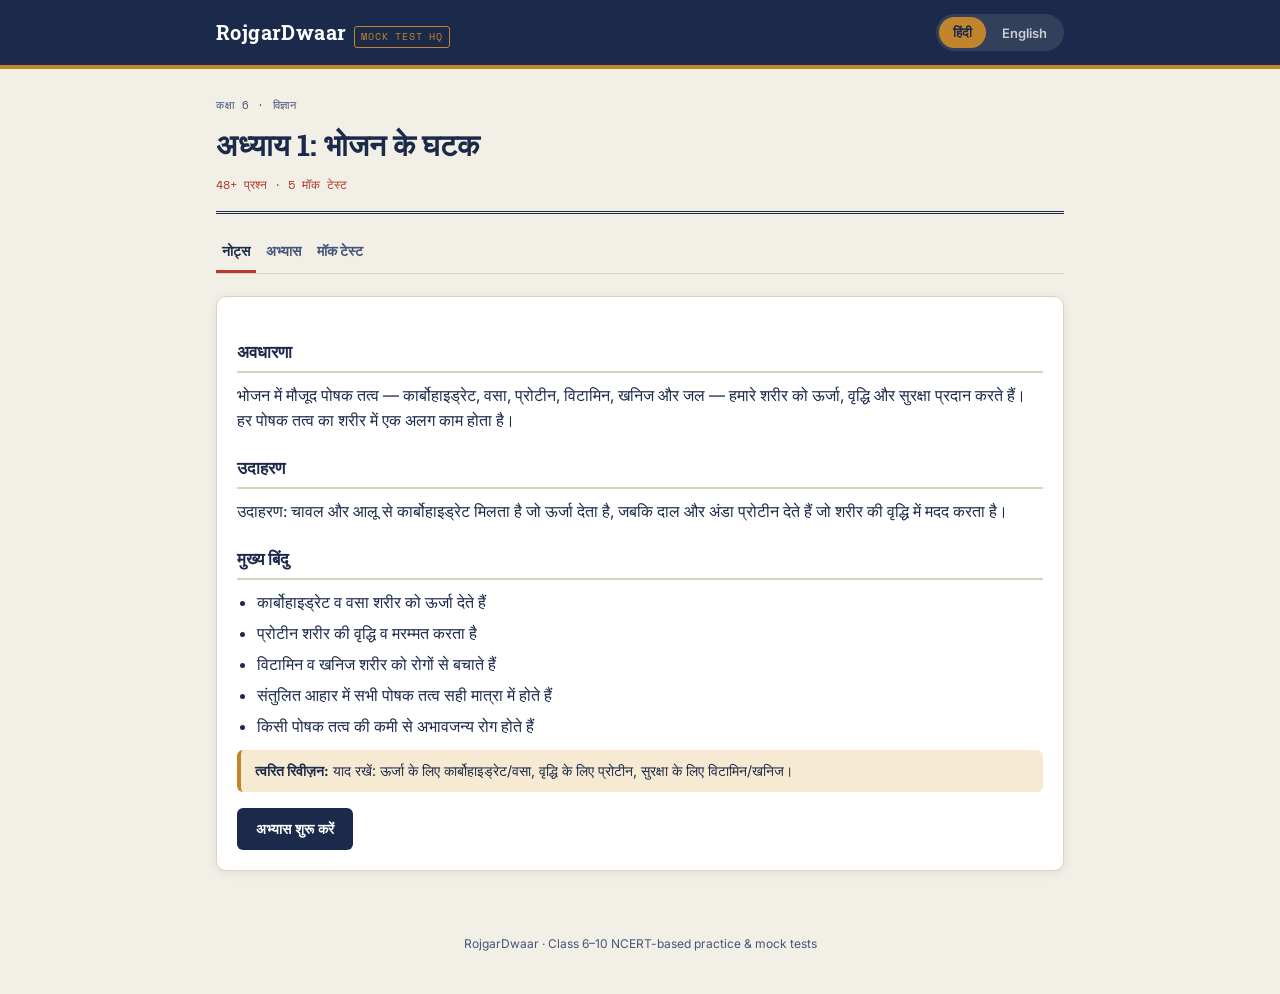
==== index.html @ ecff4b86 "Add files via upload" ====
<!DOCTYPE html>
<html lang="hi">
<head>
<meta charset="UTF-8">
<meta name="viewport" content="width=device-width, initial-scale=1.0">
<title>Class 6 Science Chapter 1 — Notes, Practice & Mock Test | RojgarDwaar</title>
<meta name="description" content="Class 6 Science Chapter 1 (Components of Food) — short notes, practice questions and multiple mock tests in Hindi and English.">
<link rel="preconnect" href="https://fonts.googleapis.com">
<link href="https://fonts.googleapis.com/css2?family=Roboto+Slab:wght@600;700&family=Inter:wght@400;500;600;700&family=Space+Mono:wght@400;700&display=swap" rel="stylesheet">
<link rel="stylesheet" href="css/style.css">
</head>
<body>

<header class="rjd-site-header">
  <div class="rjd-site-header__inner">
    <a class="rjd-brand" href="index.html">
      <span class="rjd-brand__mark">RojgarDwaar</span>
      <span class="rjd-brand__tag">MOCK TEST HQ</span>
    </a>
    <div class="rjd-lang-toggle" id="rjd-lang-toggle">
      <button type="button" data-lang="hi">हिंदी</button>
      <button type="button" data-lang="en">English</button>
    </div>
  </div>
</header>

<main class="rjd-container">
  <div id="rjd-app-root">
    <!-- App.js renders Notes / Practice / Mock Test tabs here -->
  </div>
</main>

<footer class="rjd-site-footer">
  RojgarDwaar · Class 6–10 NCERT-based practice &amp; mock tests
</footer>

<!-- Modular scripts, loaded in dependency order. Blogger-safe: no bundler, no build step. -->
<script src="js/storageManager.js"></script>
<script src="js/languageManager.js"></script>
<script src="js/dataLoader.js"></script>
<script src="js/randomizer.js"></script>
<script src="js/testGenerator.js"></script>
<script src="js/scoreEngine.js"></script>
<script src="js/uiManager.js"></script>
<script src="js/wrongQuestionManager.js"></script>
<script src="js/practiceEngine.js"></script>
<script src="js/app.js"></script>
</body>
</html>
---- css/style.css ----
/* =========================================================================
   RojgarDwaar — Design Tokens
   Signature idea: the site borrows the visual language of an Indian
   government exam admit card / OMR answer sheet — perforated ticket
   edges, roll-number-style code blocks, a digital-clock timer, and
   circular OMR-bubble option letters. It's built for the subject
   (mock tests, Railway exam prep) rather than a generic template.
   ========================================================================= */
:root {
  --ink: #1b2a4a;
  --ink-soft: #45557a;
  --paper: #f1efe6;
  --paper-deep: #e7e3d5;
  --card: #ffffff;
  --line: #d9d3c1;
  --stamp-red: #b23a2e;
  --stamp-red-soft: #f3e0dd;
  --gold: #c1852c;
  --gold-soft: #f6ead2;
  --success: #2f6b4f;
  --success-soft: #dcece3;
  --shadow: 0 2px 10px rgba(27, 42, 74, 0.08);

  --font-display: "Roboto Slab", "Noto Serif Devanagari", serif;
  --font-body: "Inter", "Noto Sans Devanagari", -apple-system, sans-serif;
  --font-mono: "Space Mono", "Noto Sans Mono", monospace;

  --radius-sm: 6px;
  --radius-md: 10px;
  --radius-lg: 16px;
  --container: 880px;
}

* {
  box-sizing: border-box;
}

html {
  -webkit-text-size-adjust: 100%;
}

body {
  margin: 0;
  font-family: var(--font-body);
  background: var(--paper);
  color: var(--ink);
  line-height: 1.55;
  -webkit-font-smoothing: antialiased;
}

a {
  color: inherit;
}

button {
  font-family: inherit;
}

img {
  max-width: 100%;
}

.rjd-container {
  max-width: var(--container);
  margin: 0 auto;
  padding: 0 16px;
}

/* ---------- Header / Global Nav ---------------------------------------- */
.rjd-site-header {
  background: var(--ink);
  color: #fff;
  border-bottom: 4px solid var(--gold);
}

.rjd-site-header__inner {
  max-width: var(--container);
  margin: 0 auto;
  padding: 14px 16px;
  display: flex;
  align-items: center;
  justify-content: space-between;
  gap: 12px;
}

.rjd-brand {
  display: flex;
  align-items: baseline;
  gap: 8px;
  text-decoration: none;
  color: #fff;
}

.rjd-brand__mark {
  font-family: var(--font-display);
  font-weight: 700;
  font-size: 20px;
  letter-spacing: 0.02em;
}

.rjd-brand__tag {
  font-family: var(--font-mono);
  font-size: 10px;
  color: var(--gold);
  text-transform: uppercase;
  letter-spacing: 0.08em;
  border: 1px solid var(--gold);
  padding: 2px 6px;
  border-radius: 3px;
  display: none;
}

@media (min-width: 480px) {
  .rjd-brand__tag {
    display: inline-block;
  }
}

.rjd-lang-toggle {
  display: flex;
  background: rgba(255, 255, 255, 0.1);
  border-radius: 999px;
  padding: 3px;
  gap: 2px;
}

.rjd-lang-toggle button {
  border: none;
  background: transparent;
  color: rgba(255, 255, 255, 0.75);
  font-size: 13px;
  font-weight: 600;
  padding: 7px 14px;
  border-radius: 999px;
  cursor: pointer;
  transition: background 0.15s ease, color 0.15s ease;
}

.rjd-lang-toggle button.is-active {
  background: var(--gold);
  color: var(--ink);
}

/* ---------- Buttons ------------------------------------------------------ */
.rjd-btn {
  font-family: var(--font-body);
  font-weight: 600;
  font-size: 14px;
  padding: 11px 18px;
  border-radius: var(--radius-sm);
  border: 1.5px solid transparent;
  cursor: pointer;
  transition: transform 0.06s ease, opacity 0.15s ease;
  text-decoration: none;
  display: inline-flex;
  align-items: center;
  justify-content: center;
  gap: 6px;
}

.rjd-btn:active {
  transform: scale(0.98);
}

.rjd-btn:disabled,
.rjd-btn.is-disabled {
  opacity: 0.45;
  cursor: not-allowed;
  pointer-events: none;
}

.rjd-btn--primary {
  background: var(--ink);
  color: #fff;
}

.rjd-btn--secondary {
  background: var(--gold-soft);
  color: var(--gold);
  border-color: var(--gold);
}

.rjd-btn--danger {
  background: var(--stamp-red);
  color: #fff;
}

.rjd-btn--ghost {
  background: transparent;
  border-color: var(--line);
  color: var(--ink);
}

.rjd-btn--block {
  width: 100%;
  margin-top: 14px;
}

/* ---------- Eyebrow / Section title -------------------------------------- */
.rjd-eyebrow {
  font-family: var(--font-mono);
  font-size: 11px;
  letter-spacing: 0.06em;
  text-transform: uppercase;
  color: var(--ink-soft);
}

.rjd-section-title {
  font-family: var(--font-display);
  font-size: 17px;
  font-weight: 700;
  margin: 22px 0 10px;
  color: var(--ink);
  border-bottom: 2px solid var(--line);
  padding-bottom: 6px;
}

/* ---------- Chapter Hero (masthead) --------------------------------------- */
.rjd-chapter-hero {
  padding: 22px 0 16px;
  border-bottom: 3px double var(--ink);
  margin-bottom: 4px;
}

.rjd-chapter-hero__title {
  font-family: var(--font-display);
  font-size: clamp(22px, 5vw, 30px);
  margin: 6px 0 8px;
  color: var(--ink);
}

.rjd-chapter-hero__stat {
  font-family: var(--font-mono);
  font-size: 12px;
  color: var(--stamp-red);
  margin: 0;
}

/* ---------- Tabs ---------------------------------------------------------- */
.rjd-tabs {
  display: flex;
  gap: 4px;
  margin: 18px 0 4px;
  border-bottom: 1px solid var(--line);
  overflow-x: auto;
}

.rjd-tab {
  background: transparent;
  border: none;
  border-bottom: 3px solid transparent;
  padding: 10px 6px;
  font-weight: 700;
  font-size: 14px;
  color: var(--ink-soft);
  cursor: pointer;
  white-space: nowrap;
}

.rjd-tab.is-active {
  color: var(--ink);
  border-bottom-color: var(--stamp-red);
}

.rjd-tab-panel {
  padding: 18px 0 40px;
}

/* ---------- Notes card ----------------------------------------------------- */
.rjd-notes-card {
  background: var(--card);
  border: 1px solid var(--line);
  border-radius: var(--radius-md);
  padding: 20px;
  box-shadow: var(--shadow);
}

.rjd-notes-card p {
  margin: 4px 0 12px;
}

.rjd-key-points {
  margin: 0 0 12px;
  padding-left: 20px;
}

.rjd-key-points li {
  margin-bottom: 6px;
}

.rjd-quick-revision {
  background: var(--gold-soft);
  border-left: 4px solid var(--gold);
  padding: 10px 14px;
  border-radius: var(--radius-sm);
  margin-bottom: 16px;
  font-size: 14px;
}

/* ---------- Practice toolbar / cards --------------------------------------- */
.rjd-practice-toolbar {
  display: flex;
  gap: 8px;
  margin-bottom: 14px;
  flex-wrap: wrap;
}

.rjd-chip {
  border: 1.5px solid var(--line);
  background: var(--card);
  padding: 8px 14px;
  border-radius: 999px;
  font-size: 13px;
  font-weight: 600;
  cursor: pointer;
  color: var(--ink-soft);
}

.rjd-chip.is-active {
  background: var(--ink);
  border-color: var(--ink);
  color: #fff;
}

.rjd-practice-card,
.rjd-exam-card {
  background: var(--card);
  border: 1px solid var(--line);
  border-radius: var(--radius-md);
  padding: 20px;
  box-shadow: var(--shadow);
}

.rjd-practice-card__meta,
.rjd-exam-card__meta {
  display: flex;
  justify-content: space-between;
  align-items: center;
  margin-bottom: 10px;
}

.rjd-question-text {
  font-family: var(--font-display);
  font-size: 18px;
  font-weight: 600;
  line-height: 1.5;
  margin: 0 0 16px;
  color: var(--ink);
}

.rjd-question-text--sm {
  font-size: 15px;
}

/* ---------- Options (OMR-bubble styled) ------------------------------------ */
.rjd-options {
  display: flex;
  flex-direction: column;
  gap: 10px;
  margin-bottom: 14px;
}

.rjd-option {
  display: flex;
  align-items: center;
  gap: 12px;
  width: 100%;
  text-align: left;
  background: var(--paper);
  border: 1.5px solid var(--line);
  border-radius: var(--radius-sm);
  padding: 12px 14px;
  cursor: pointer;
  font-size: 15px;
  color: var(--ink);
  transition: border-color 0.12s ease, background 0.12s ease;
}

.rjd-option:hover:not(.is-disabled) {
  border-color: var(--ink-soft);
}

.rjd-option__letter {
  flex: none;
  width: 28px;
  height: 28px;
  border-radius: 50%;
  border: 2px solid var(--ink-soft);
  display: flex;
  align-items: center;
  justify-content: center;
  font-family: var(--font-mono);
  font-weight: 700;
  font-size: 13px;
  color: var(--ink-soft);
}

.rjd-option.is-selected {
  border-color: var(--ink);
  background: #eef1f8;
}

.rjd-option.is-selected .rjd-option__letter {
  background: var(--ink);
  color: #fff;
  border-color: var(--ink);
}

.rjd-option.is-correct {
  border-color: var(--success);
  background: var(--success-soft);
}

.rjd-option.is-correct .rjd-option__letter {
  background: var(--success);
  border-color: var(--success);
  color: #fff;
}

.rjd-option.is-wrong {
  border-color: var(--stamp-red);
  background: var(--stamp-red-soft);
}

.rjd-option.is-wrong .rjd-option__letter {
  background: var(--stamp-red);
  border-color: var(--stamp-red);
  color: #fff;
}

.rjd-option.is-disabled {
  cursor: default;
}

/* ---------- Feedback / Badges ---------------------------------------------- */
.rjd-feedback {
  border-radius: var(--radius-sm);
  padding: 12px 14px;
  margin-bottom: 14px;
  font-size: 14px;
}

.rjd-feedback--correct {
  background: var(--success-soft);
  border-left: 4px solid var(--success);
}

.rjd-feedback--wrong {
  background: var(--stamp-red-soft);
  border-left: 4px solid var(--stamp-red);
}

.rjd-feedback__verdict {
  font-weight: 700;
  margin: 0 0 6px;
}

.rjd-feedback__explanation {
  margin: 0;
}

.rjd-badge {
  font-family: var(--font-mono);
  font-size: 10px;
  text-transform: uppercase;
  letter-spacing: 0.04em;
  padding: 4px 9px;
  border-radius: 999px;
  font-weight: 700;
}

.rjd-badge--easy {
  background: var(--success-soft);
  color: var(--success);
}

.rjd-badge--medium {
  background: var(--gold-soft);
  color: var(--gold);
}

.rjd-badge--hard {
  background: var(--stamp-red-soft);
  color: var(--stamp-red);
}

.rjd-practice-card__actions,
.rjd-exam-card__actions,
.rjd-exam-card__nav {
  display: flex;
  gap: 10px;
  flex-wrap: wrap;
  margin-top: 6px;
}

/* ---------- Mock Test Hub — "admit card" tickets --------------------------- */
.rjd-testcard-grid {
  display: grid;
  grid-template-columns: repeat(auto-fill, minmax(150px, 1fr));
  gap: 12px;
  margin: 14px 0;
}

.rjd-testcard {
  position: relative;
  display: flex;
  flex-direction: column;
  gap: 4px;
  background: var(--card);
  border: 1.5px dashed var(--ink-soft);
  border-radius: var(--radius-md);
  padding: 16px 14px;
  text-decoration: none;
  color: var(--ink);
  box-shadow: var(--shadow);
  overflow: hidden;
}

.rjd-testcard::before,
.rjd-testcard::after {
  content: "";
  position: absolute;
  width: 14px;
  height: 14px;
  background: var(--paper);
  border-radius: 50%;
  top: 50%;
  transform: translateY(-50%);
}

.rjd-testcard::before {
  left: -8px;
}

.rjd-testcard::after {
  right: -8px;
}

.rjd-testcard__index {
  font-family: var(--font-mono);
  font-size: 22px;
  font-weight: 700;
  color: var(--stamp-red);
}

.rjd-testcard__label {
  font-weight: 700;
  font-size: 14px;
}

.rjd-testcard__meta {
  font-family: var(--font-mono);
  font-size: 11px;
  color: var(--ink-soft);
}

.rjd-testcard--accent {
  border-style: solid;
  border-color: var(--gold);
}

.rjd-topic-grid {
  display: flex;
  flex-wrap: wrap;
  gap: 8px;
  margin-bottom: 10px;
}

.rjd-topic-chip {
  border: 1.5px solid var(--line);
  background: var(--card);
  padding: 8px 14px;
  border-radius: 999px;
  font-size: 13px;
  text-decoration: none;
  color: var(--ink);
}

.rjd-history-list {
  display: flex;
  flex-direction: column;
  gap: 6px;
}

.rjd-history-item {
  display: grid;
  grid-template-columns: 1fr auto auto;
  gap: 12px;
  font-family: var(--font-mono);
  font-size: 12px;
  background: var(--card);
  border: 1px solid var(--line);
  border-radius: var(--radius-sm);
  padding: 8px 12px;
}

/* ---------- Exam page (admit-card header + OMR palette) --------------------- */
.rjd-exam {
  padding-bottom: 40px;
}

.rjd-exam__header {
  display: flex;
  justify-content: space-between;
  align-items: center;
  gap: 12px;
  background: var(--ink);
  color: #fff;
  border-radius: var(--radius-md);
  padding: 14px 18px;
  margin: 14px 0;
  flex-wrap: wrap;
}

.rjd-exam__title {
  display: flex;
  flex-direction: column;
  gap: 3px;
}

.rjd-exam__title .rjd-eyebrow {
  color: var(--gold);
}

.rjd-exam__admit-code {
  font-family: var(--font-mono);
  font-size: 10px;
  color: rgba(255, 255, 255, 0.6);
  letter-spacing: 0.04em;
}

.rjd-exam__timer {
  display: flex;
  flex-direction: column;
  align-items: flex-end;
}

.rjd-exam__timer-label {
  font-size: 10px;
  text-transform: uppercase;
  letter-spacing: 0.06em;
  color: rgba(255, 255, 255, 0.65);
}

.rjd-exam__timer-value {
  font-family: var(--font-mono);
  font-size: 24px;
  font-weight: 700;
  background: rgba(255, 255, 255, 0.08);
  border: 1px solid var(--gold);
  padding: 2px 12px;
  border-radius: var(--radius-sm);
  letter-spacing: 0.05em;
}

.rjd-exam__timer-value.is-low {
  color: #ffb3ab;
  border-color: var(--stamp-red);
  animation: rjd-pulse 1s infinite;
}

@keyframes rjd-pulse {
  0%, 100% { opacity: 1; }
  50% { opacity: 0.55; }
}

.rjd-exam__body {
  display: grid;
  grid-template-columns: 1fr;
  gap: 16px;
}

@media (min-width: 760px) {
  .rjd-exam__body {
    grid-template-columns: 2fr 1fr;
    align-items: start;
  }
}

.rjd-exam__palette-area {
  background: var(--card);
  border: 1px solid var(--line);
  border-radius: var(--radius-md);
  padding: 16px;
  box-shadow: var(--shadow);
  position: sticky;
  top: 12px;
}

.rjd-palette {
  display: grid;
  grid-template-columns: repeat(auto-fill, minmax(38px, 1fr));
  gap: 6px;
  margin: 10px 0 14px;
}

.rjd-palette__cell {
  aspect-ratio: 1;
  border-radius: 50%;
  border: 2px solid var(--line);
  background: var(--paper);
  font-family: var(--font-mono);
  font-weight: 700;
  font-size: 12px;
  cursor: pointer;
  color: var(--ink-soft);
}

.rjd-palette__cell--attempted {
  background: var(--success);
  border-color: var(--success);
  color: #fff;
}

.rjd-palette__cell--marked {
  background: var(--gold);
  border-color: var(--gold);
  color: #fff;
}

.rjd-palette__cell--unattempted {
  background: var(--card);
}

.rjd-palette__cell.is-current {
  outline: 2px solid var(--stamp-red);
  outline-offset: 2px;
}

.rjd-palette-legend {
  display: flex;
  flex-direction: column;
  gap: 4px;
  font-size: 12px;
  color: var(--ink-soft);
  margin-bottom: 12px;
}

.rjd-palette-legend span {
  display: flex;
  align-items: center;
  gap: 6px;
}

.rjd-dot {
  width: 10px;
  height: 10px;
  border-radius: 50%;
  display: inline-block;
}

.rjd-dot--attempted { background: var(--success); }
.rjd-dot--marked { background: var(--gold); }
.rjd-dot--unattempted { background: var(--line); }

/* ---------- Result page ----------------------------------------------------- */
.rjd-result {
  padding: 14px 0 40px;
}

.rjd-result__banner {
  text-align: center;
  padding: 26px 16px;
  border-radius: var(--radius-lg);
  margin-bottom: 18px;
  background: var(--ink);
  color: #fff;
}

.rjd-result__score {
  font-family: var(--font-display);
  font-size: 44px;
  font-weight: 700;
  margin: 0;
}

.rjd-result__performance {
  margin: 4px 0 0;
  font-weight: 600;
  color: var(--gold);
}

.rjd-stat-grid {
  display: grid;
  grid-template-columns: repeat(2, 1fr);
  gap: 10px;
  margin-bottom: 18px;
}

@media (min-width: 560px) {
  .rjd-stat-grid {
    grid-template-columns: repeat(4, 1fr);
  }
}

.rjd-stat {
  background: var(--card);
  border: 1px solid var(--line);
  border-radius: var(--radius-sm);
  padding: 12px;
  text-align: center;
}

.rjd-stat__value {
  display: block;
  font-family: var(--font-mono);
  font-size: 20px;
  font-weight: 700;
  color: var(--ink);
}

.rjd-stat__label {
  font-size: 11px;
  color: var(--ink-soft);
}

.rjd-stat--correct .rjd-stat__value { color: var(--success); }
.rjd-stat--wrong .rjd-stat__value { color: var(--stamp-red); }

.rjd-result__actions {
  display: flex;
  gap: 10px;
  flex-wrap: wrap;
  margin-bottom: 10px;
}

.rjd-review-list {
  display: flex;
  flex-direction: column;
  gap: 10px;
}

.rjd-review-item {
  background: var(--card);
  border: 1px solid var(--line);
  border-left-width: 5px;
  border-radius: var(--radius-sm);
  padding: 14px;
}

.rjd-review-item--correct { border-left-color: var(--success); }
.rjd-review-item--wrong { border-left-color: var(--stamp-red); }
.rjd-review-item--unattempted { border-left-color: var(--line); }

.rjd-review-item__head {
  display: flex;
  justify-content: space-between;
  font-family: var(--font-mono);
  font-size: 12px;
  margin-bottom: 6px;
  color: var(--ink-soft);
}

.rjd-review-item__answer,
.rjd-review-item__explanation {
  font-size: 13px;
  margin: 4px 0;
}

/* ---------- Loading / Error / Empty ---------------------------------------- */
.rjd-loading,
.rjd-error,
.rjd-empty-state {
  text-align: center;
  padding: 60px 16px;
  color: var(--ink-soft);
}

.rjd-loading__spinner {
  width: 34px;
  height: 34px;
  margin: 0 auto 14px;
  border: 3px solid var(--line);
  border-top-color: var(--stamp-red);
  border-radius: 50%;
  animation: rjd-spin 0.8s linear infinite;
}

@keyframes rjd-spin {
  to { transform: rotate(360deg); }
}

.rjd-error__icon {
  font-size: 30px;
  margin-bottom: 6px;
}

/* ---------- Toasts ----------------------------------------------------------- */
.rjd-toast-root {
  position: fixed;
  bottom: 16px;
  left: 50%;
  transform: translateX(-50%);
  z-index: 999;
  display: flex;
  flex-direction: column;
  gap: 8px;
  width: min(92vw, 420px);
}

.rjd-toast {
  background: var(--ink);
  color: #fff;
  padding: 12px 16px;
  border-radius: var(--radius-sm);
  font-size: 13px;
  opacity: 0;
  transform: translateY(8px);
  transition: opacity 0.2s ease, transform 0.2s ease;
  box-shadow: var(--shadow);
}

.rjd-toast.is-visible {
  opacity: 1;
  transform: translateY(0);
}

.rjd-toast--warn { background: var(--gold); color: var(--ink); }
.rjd-toast--success { background: var(--success); }

/* ---------- Modal ------------------------------------------------------------ */
.rjd-modal-overlay {
  position: fixed;
  inset: 0;
  background: rgba(27, 42, 74, 0.55);
  display: flex;
  align-items: center;
  justify-content: center;
  z-index: 1000;
  opacity: 0;
  transition: opacity 0.18s ease;
  padding: 16px;
}

.rjd-modal-overlay.is-visible {
  opacity: 1;
}

.rjd-modal {
  background: var(--card);
  border-radius: var(--radius-md);
  padding: 22px;
  width: 100%;
  max-width: 360px;
  box-shadow: var(--shadow);
}

.rjd-modal__title {
  font-family: var(--font-display);
  font-weight: 700;
  font-size: 17px;
  margin: 0 0 8px;
}

.rjd-modal__message {
  font-size: 14px;
  color: var(--ink-soft);
  margin: 0 0 18px;
}

.rjd-modal__actions {
  display: flex;
  gap: 10px;
  justify-content: flex-end;
}

/* ---------- Footer ------------------------------------------------------------ */
.rjd-site-footer {
  text-align: center;
  padding: 24px 16px 40px;
  font-size: 12px;
  color: var(--ink-soft);
}

/* ---------- Reduced motion --------------------------------------------------- */
@media (prefers-reduced-motion: reduce) {
  *, *::before, *::after {
    animation-duration: 0.01ms !important;
    transition-duration: 0.01ms !important;
  }
}

/* ---------- Focus visibility --------------------------------------------------- */
a:focus-visible,
button:focus-visible {
  outline: 2px solid var(--stamp-red);
  outline-offset: 2px;
}
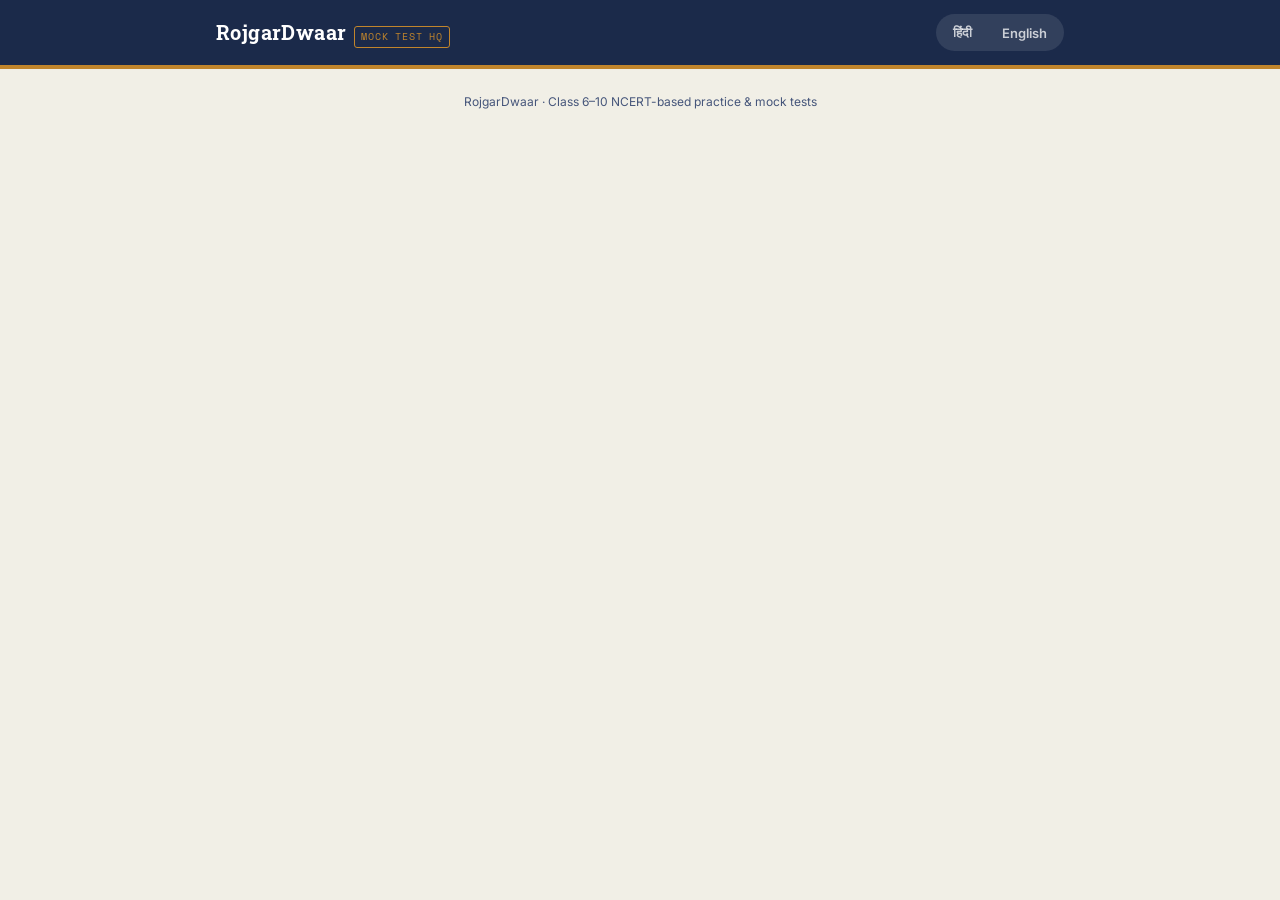
==== commit 48ba1562: "Update index.html" ====
--- a/index.html
+++ b/index.html
@@ -3,8 +3,8 @@
 <head>
 <meta charset="UTF-8">
 <meta name="viewport" content="width=device-width, initial-scale=1.0">
-<title>Class 6 Science Chapter 1 — Notes, Practice & Mock Test | RojgarDwaar</title>
-<meta name="description" content="Class 6 Science Chapter 1 (Components of Food) — short notes, practice questions and multiple mock tests in Hindi and English.">
+<title>RojgarDwaar — Class 6–10 Science Practice & Mock Tests</title>
+<meta name="description" content="RojgarDwaar — Class 6 se 10 tak Science (Biology, Chemistry, Physics) ke exam-oriented notes, practice aur mock tests.">
 <link rel="preconnect" href="https://fonts.googleapis.com">
 <link href="https://fonts.googleapis.com/css2?family=Roboto+Slab:wght@600;700&family=Inter:wght@400;500;600;700&family=Space+Mono:wght@400;700&display=swap" rel="stylesheet">
 <link rel="stylesheet" href="css/style.css">
@@ -13,7 +13,7 @@
 
 <header class="rjd-site-header">
   <div class="rjd-site-header__inner">
-    <a class="rjd-brand" href="index.html">
+    <a class="rjd-brand" href="home.html">
       <span class="rjd-brand__mark">RojgarDwaar</span>
       <span class="rjd-brand__tag">MOCK TEST HQ</span>
     </a>
@@ -25,8 +25,8 @@
 </header>
 
 <main class="rjd-container">
-  <div id="rjd-app-root">
-    <!-- App.js renders Notes / Practice / Mock Test tabs here -->
+  <div id="rjd-home-root">
+    <!-- home.js renders the RailGaadi hero + Class -> Subject -> Chapter journey here -->
   </div>
 </main>
 
@@ -34,16 +34,10 @@
   RojgarDwaar · Class 6–10 NCERT-based practice &amp; mock tests
 </footer>
 
-<!-- Modular scripts, loaded in dependency order. Blogger-safe: no bundler, no build step. -->
+<!-- Reuses existing shared scripts only for language/storage state. -->
+<!-- Does NOT load app.js / dataLoader.js — this page never fetches chapter data. -->
 <script src="js/storageManager.js"></script>
 <script src="js/languageManager.js"></script>
-<script src="js/dataLoader.js"></script>
-<script src="js/randomizer.js"></script>
-<script src="js/testGenerator.js"></script>
-<script src="js/scoreEngine.js"></script>
-<script src="js/uiManager.js"></script>
-<script src="js/wrongQuestionManager.js"></script>
-<script src="js/practiceEngine.js"></script>
-<script src="js/app.js"></script>
+<script src="js/home.js"></script>
 </body>
 </html>
--- a/css/style.css
+++ b/css/style.css
@@ -986,3 +986,902 @@
   outline: 2px solid var(--stamp-red);
   outline-offset: 2px;
 }
+
+/* =========================================================
+   RojgarDwaar Premium Notes UI — Override Layer
+   Scope: .rjd-notes-premium and its children only.
+   Does NOT touch .rjd-practice-card, .rjd-exam-card,
+   .rjd-testcard, .rjd-palette, .rjd-result, .rjd-btn base,
+   or any other existing selector.
+   ========================================================= */
+
+/* ---------- Notes wrapper ------------------------------------------------ */
+.rjd-notes-premium {
+  padding: 0;
+  overflow: hidden;
+  border-radius: var(--radius-lg);
+}
+
+.rjd-notes-premium > * {
+  padding-left: 22px;
+  padding-right: 22px;
+}
+
+/* ---------- 1. EXAM READY NOTES intro / hero ----------------------------- */
+.rjd-notes-intro {
+  padding-top: 26px;
+  padding-bottom: 20px;
+  border-bottom: 1px solid var(--line);
+  margin-bottom: 6px;
+  background: linear-gradient(180deg, var(--paper) 0%, var(--card) 100%);
+}
+
+.rjd-notes-badge {
+  display: inline-block;
+  font-family: var(--font-mono);
+  font-size: 11px;
+  font-weight: 700;
+  letter-spacing: 0.06em;
+  text-transform: uppercase;
+  color: var(--ink);
+  background: var(--gold-soft);
+  border: 1px solid var(--gold);
+  padding: 5px 12px;
+  border-radius: 999px;
+  margin-bottom: 12px;
+}
+
+.rjd-notes-intro h2 {
+  font-family: var(--font-display);
+  color: var(--ink);
+  font-size: clamp(20px, 4vw, 26px);
+  margin: 0 0 8px;
+  line-height: 1.3;
+}
+
+.rjd-notes-intro p {
+  color: var(--ink-soft);
+  font-size: 14.5px;
+  line-height: 1.65;
+  margin: 0;
+  max-width: 60ch;
+}
+
+/* ---------- Shared note-block rhythm ------------------------------------- */
+.rjd-notes-premium .rjd-note-block {
+  padding-top: 24px;
+  padding-bottom: 24px;
+  border-bottom: 1px solid var(--line);
+}
+
+.rjd-notes-premium .rjd-note-block:last-of-type {
+  border-bottom: none;
+}
+
+.rjd-note-heading {
+  display: flex;
+  align-items: flex-start;
+  gap: 12px;
+  margin-bottom: 14px;
+}
+
+.rjd-note-icon {
+  flex: none;
+  width: 34px;
+  height: 34px;
+  display: flex;
+  align-items: center;
+  justify-content: center;
+  font-size: 16px;
+  background: var(--paper);
+  border: 1px solid var(--line);
+  border-radius: var(--radius-sm);
+}
+
+.rjd-note-heading h3 {
+  font-family: var(--font-display);
+  color: var(--ink);
+  font-size: 17px;
+  margin: 0 0 3px;
+}
+
+.rjd-note-heading p {
+  color: var(--ink-soft);
+  font-size: 13px;
+  margin: 0;
+}
+
+/* ---------- 2. Concept / reading card ------------------------------------ */
+.rjd-note-reading {
+  background: var(--paper);
+  border: 1px solid var(--line);
+  border-radius: var(--radius-md);
+  padding: 16px 18px;
+}
+
+.rjd-note-reading p {
+  font-size: 15px;
+  line-height: 1.8;
+  color: var(--ink);
+  margin: 0;
+}
+
+.rjd-note-example {
+  display: flex;
+  gap: 12px;
+  align-items: flex-start;
+  background: var(--gold-soft);
+  border: 1px solid var(--gold);
+  border-radius: var(--radius-md);
+  padding: 14px 16px;
+  margin-top: -4px;
+  margin-bottom: 24px;
+}
+
+.rjd-note-example > span {
+  font-size: 16px;
+  line-height: 1;
+}
+
+.rjd-note-example strong {
+  display: block;
+  font-family: var(--font-display);
+  color: var(--ink);
+  font-size: 13.5px;
+  margin-bottom: 4px;
+}
+
+.rjd-note-example p {
+  margin: 0;
+  font-size: 14px;
+  line-height: 1.65;
+  color: var(--ink);
+}
+
+/* ---------- 3. Topic breakdown — numbered cards --------------------------- */
+.rjd-topic-notes-grid {
+  display: grid;
+  grid-template-columns: 1fr;
+  gap: 14px;
+}
+
+@media (min-width: 700px) {
+  .rjd-topic-notes-grid {
+    grid-template-columns: repeat(2, 1fr);
+  }
+}
+
+.rjd-topic-note-card {
+  position: relative;
+  background: var(--card);
+  border: 1px solid var(--line);
+  border-radius: var(--radius-md);
+  padding: 18px 18px 16px;
+  box-shadow: var(--shadow);
+}
+
+.rjd-topic-note-number {
+  display: inline-flex;
+  align-items: center;
+  justify-content: center;
+  min-width: 30px;
+  height: 30px;
+  padding: 0 6px;
+  border-radius: var(--radius-sm);
+  background: var(--ink);
+  color: #fff;
+  font-family: var(--font-mono);
+  font-weight: 700;
+  font-size: 13px;
+  margin-bottom: 10px;
+}
+
+.rjd-topic-note-card h4 {
+  font-family: var(--font-display);
+  color: var(--ink);
+  font-size: 15.5px;
+  margin: 0 0 8px;
+  line-height: 1.4;
+}
+
+.rjd-topic-note-card > p {
+  font-size: 14px;
+  line-height: 1.7;
+  color: var(--ink-soft);
+  margin: 0 0 10px;
+}
+
+.rjd-mini-example {
+  background: var(--paper);
+  border-left: 3px solid var(--gold);
+  border-radius: 4px;
+  padding: 8px 12px;
+  margin: 10px 0;
+}
+
+.rjd-mini-example strong {
+  display: block;
+  font-size: 12.5px;
+  color: var(--ink);
+  margin-bottom: 3px;
+}
+
+.rjd-mini-example p {
+  margin: 0;
+  font-size: 13.5px;
+  color: var(--ink-soft);
+  line-height: 1.6;
+}
+
+.rjd-topic-note-card .rjd-key-points {
+  margin: 10px 0 0;
+  padding-left: 0;
+  list-style: none;
+}
+
+.rjd-topic-note-card .rjd-key-points li {
+  display: flex;
+  gap: 8px;
+  align-items: flex-start;
+  font-size: 13.5px;
+  line-height: 1.6;
+  color: var(--ink);
+}
+
+.rjd-topic-note-card .rjd-key-points li span:first-child {
+  flex: none;
+  color: var(--success);
+  font-weight: 700;
+}
+
+/* ---------- Key Points (premium, top-level) ------------------------------ */
+.rjd-key-points-premium {
+  list-style: none;
+  padding-left: 0;
+  display: grid;
+  gap: 10px;
+}
+
+.rjd-key-points-premium li {
+  display: flex;
+  gap: 10px;
+  align-items: flex-start;
+  background: var(--paper);
+  border: 1px solid var(--line);
+  border-radius: var(--radius-sm);
+  padding: 10px 12px;
+  font-size: 14px;
+  line-height: 1.6;
+}
+
+.rjd-point-icon {
+  flex: none;
+  width: 20px;
+  height: 20px;
+  display: flex;
+  align-items: center;
+  justify-content: center;
+  border-radius: 50%;
+  background: var(--success-soft);
+  color: var(--success);
+  font-size: 11px;
+  font-weight: 700;
+}
+
+/* ---------- Shared "special" section heading ------------------------------ */
+.rjd-special-heading {
+  display: inline-block;
+  font-family: var(--font-mono);
+  font-weight: 700;
+  font-size: 13px;
+  letter-spacing: 0.04em;
+  padding: 6px 14px;
+  border-radius: 999px;
+  margin-bottom: 8px;
+}
+
+.rjd-special-description {
+  color: var(--ink-soft);
+  font-size: 13.5px;
+  margin: 0 0 16px;
+}
+
+/* ---------- 4. EXAM FOCUS -------------------------------------------------- */
+.rjd-exam-focus .rjd-special-heading {
+  background: var(--gold-soft);
+  color: var(--ink);
+  border: 1px solid var(--gold);
+}
+
+.rjd-exam-focus-list {
+  display: grid;
+  gap: 10px;
+}
+
+.rjd-exam-focus-item {
+  display: flex;
+  gap: 12px;
+  align-items: flex-start;
+  background: var(--card);
+  border: 1px solid var(--line);
+  border-left: 3px solid var(--gold);
+  border-radius: var(--radius-sm);
+  padding: 12px 14px;
+}
+
+.rjd-exam-focus-item > span {
+  flex: none;
+  width: 22px;
+  height: 22px;
+  display: flex;
+  align-items: center;
+  justify-content: center;
+  background: var(--gold);
+  color: #fff;
+  border-radius: 50%;
+  font-family: var(--font-mono);
+  font-size: 11px;
+  font-weight: 700;
+}
+
+.rjd-exam-focus-item p {
+  margin: 0;
+  font-size: 14px;
+  line-height: 1.6;
+  color: var(--ink);
+}
+
+/* ---------- 5. EXAM TRAP (warning-style, red) ------------------------------ */
+.rjd-exam-trap {
+  background: var(--stamp-red-soft);
+  border-radius: var(--radius-md);
+  margin-left: -22px;
+  margin-right: -22px;
+  padding-left: 22px;
+  padding-right: 22px;
+}
+
+.rjd-exam-trap .rjd-special-heading {
+  background: var(--stamp-red);
+  color: #fff;
+}
+
+.rjd-exam-trap .rjd-special-description {
+  color: #7a2e26;
+}
+
+.rjd-exam-trap-list {
+  display: grid;
+  gap: 12px;
+}
+
+.rjd-trap-item {
+  background: var(--card);
+  border: 1px solid var(--stamp-red);
+  border-radius: var(--radius-sm);
+  padding: 14px 16px;
+}
+
+.rjd-trap-item h4 {
+  font-family: var(--font-display);
+  color: var(--stamp-red);
+  font-size: 15px;
+  margin: 0 0 6px;
+}
+
+.rjd-trap-item > p {
+  font-size: 13.5px;
+  line-height: 1.65;
+  color: var(--ink);
+  margin: 0 0 10px;
+}
+
+.rjd-trap-confusion {
+  background: var(--stamp-red-soft);
+  border-radius: 4px;
+  padding: 10px 12px;
+}
+
+.rjd-trap-confusion strong {
+  display: block;
+  color: var(--stamp-red);
+  font-size: 12.5px;
+  margin-bottom: 4px;
+}
+
+.rjd-trap-confusion p {
+  margin: 0;
+  font-size: 13.5px;
+  line-height: 1.6;
+  color: var(--ink);
+}
+
+/* ---------- 6. Think Before Answer ----------------------------------------- */
+.rjd-think-box .rjd-special-heading {
+  background: #eef1f8;
+  color: var(--ink);
+  border: 1px solid var(--ink-soft);
+}
+
+.rjd-think-list {
+  display: grid;
+  gap: 10px;
+}
+
+.rjd-think-item {
+  display: flex;
+  gap: 12px;
+  align-items: flex-start;
+  background: var(--card);
+  border: 1.5px dashed var(--ink-soft);
+  border-radius: var(--radius-md);
+  padding: 14px 16px;
+}
+
+.rjd-think-item > span:first-child {
+  flex: none;
+  width: 26px;
+  height: 26px;
+  display: flex;
+  align-items: center;
+  justify-content: center;
+  border-radius: 50%;
+  background: var(--ink);
+  color: #fff;
+  font-family: var(--font-mono);
+  font-weight: 700;
+  font-size: 14px;
+}
+
+.rjd-think-item strong {
+  display: block;
+  color: var(--ink);
+  font-size: 14.5px;
+  line-height: 1.5;
+  margin-bottom: 4px;
+}
+
+.rjd-think-item p {
+  margin: 4px 0;
+  font-size: 13.5px;
+  color: var(--ink-soft);
+}
+
+.rjd-think-item details summary {
+  cursor: pointer;
+  font-size: 13px;
+  font-weight: 600;
+  color: var(--gold);
+  margin-top: 4px;
+}
+
+.rjd-think-item details p {
+  margin-top: 6px;
+  color: var(--ink);
+}
+
+/* ---------- 7. Smart Memory -------------------------------------------------- */
+.rjd-memory-box .rjd-special-heading {
+  background: var(--success-soft);
+  color: var(--success);
+  border: 1px solid var(--success);
+}
+
+.rjd-memory-list {
+  display: grid;
+  gap: 10px;
+}
+
+@media (min-width: 700px) {
+  .rjd-memory-list {
+    grid-template-columns: repeat(2, 1fr);
+  }
+}
+
+.rjd-memory-item {
+  background: var(--success-soft);
+  border: 1px solid var(--success);
+  border-radius: var(--radius-md);
+  padding: 12px 14px;
+  font-size: 13.5px;
+  line-height: 1.6;
+  color: var(--ink);
+}
+
+/* ---------- 8. PYQ SIGNAL ----------------------------------------------------- */
+.rjd-pyq-box .rjd-special-heading {
+  background: var(--ink);
+  color: var(--gold);
+}
+
+.rjd-pyq-box .rjd-key-points {
+  list-style: none;
+  padding-left: 0;
+  display: grid;
+  gap: 8px;
+}
+
+.rjd-pyq-box .rjd-key-points li {
+  display: flex;
+  gap: 10px;
+  align-items: flex-start;
+  background: var(--paper);
+  border-left: 3px solid var(--ink);
+  border-radius: 4px;
+  padding: 10px 12px;
+  font-size: 13.5px;
+  line-height: 1.6;
+}
+
+.rjd-pyq-box .rjd-key-points li span:first-child {
+  color: var(--ink);
+  font-weight: 700;
+}
+
+/* ---------- 9. MUST REMEMBER --------------------------------------------------- */
+.rjd-must-remember {
+  background: var(--gold-soft);
+  border-radius: var(--radius-md);
+  margin-left: -22px;
+  margin-right: -22px;
+  padding-left: 22px;
+  padding-right: 22px;
+}
+
+.rjd-must-remember .rjd-special-heading {
+  background: var(--gold);
+  color: #fff;
+}
+
+.rjd-must-remember .rjd-key-points {
+  list-style: none;
+  padding-left: 0;
+  display: grid;
+  gap: 8px;
+}
+
+.rjd-must-remember .rjd-key-points li {
+  display: flex;
+  gap: 10px;
+  align-items: flex-start;
+  background: var(--card);
+  border: 1px solid var(--gold);
+  border-radius: var(--radius-sm);
+  padding: 10px 12px;
+  font-size: 14px;
+  font-weight: 500;
+  line-height: 1.6;
+  color: var(--ink);
+}
+
+.rjd-must-remember .rjd-key-points li span:first-child {
+  color: var(--gold);
+  font-weight: 700;
+}
+
+/* ---------- 10. Quick Revision (final strong block) ---------------------------- */
+.rjd-quick-revision-premium {
+  display: flex;
+  gap: 14px;
+  align-items: flex-start;
+  background: var(--ink);
+  border-left: none;
+  border-radius: var(--radius-md);
+  padding: 18px 20px;
+  margin-top: 24px;
+  margin-bottom: 24px;
+}
+
+.rjd-quick-icon {
+  flex: none;
+  width: 32px;
+  height: 32px;
+  display: flex;
+  align-items: center;
+  justify-content: center;
+  background: var(--gold);
+  border-radius: 50%;
+  font-size: 15px;
+}
+
+.rjd-quick-revision-premium strong {
+  display: block;
+  color: var(--gold);
+  font-family: var(--font-display);
+  font-size: 14px;
+  margin-bottom: 6px;
+}
+
+.rjd-quick-revision-premium p {
+  margin: 0;
+  color: #fff;
+  font-size: 14px;
+  line-height: 1.75;
+}
+
+/* ---------- 11. Practice CTA --------------------------------------------------- */
+.rjd-notes-cta {
+  display: flex;
+  flex-direction: column;
+  gap: 14px;
+  align-items: stretch;
+  background: var(--paper);
+  border: 1px solid var(--line);
+  border-radius: var(--radius-md);
+  padding: 20px;
+  margin-top: 4px;
+  margin-bottom: 4px;
+}
+
+@media (min-width: 640px) {
+  .rjd-notes-cta {
+    flex-direction: row;
+    align-items: center;
+    justify-content: space-between;
+  }
+}
+
+.rjd-notes-cta__eyebrow {
+  display: block;
+  font-family: var(--font-mono);
+  font-size: 11px;
+  letter-spacing: 0.05em;
+  text-transform: uppercase;
+  color: var(--gold);
+  margin-bottom: 4px;
+}
+
+.rjd-notes-cta h3 {
+  font-family: var(--font-display);
+  color: var(--ink);
+  font-size: 18px;
+  margin: 0 0 4px;
+}
+
+.rjd-notes-cta p {
+  margin: 0;
+  color: var(--ink-soft);
+  font-size: 13.5px;
+}
+
+.rjd-notes-cta .rjd-btn--primary {
+  flex: none;
+  padding: 13px 26px;
+  font-size: 15px;
+  border-radius: var(--radius-md);
+  box-shadow: 0 3px 0 rgba(27, 42, 74, 0.25);
+}
+
+/* ---------- Mobile tightening ---------------------------------------------------- */
+@media (max-width: 480px) {
+  .rjd-notes-premium > * {
+    padding-left: 16px;
+    padding-right: 16px;
+  }
+
+  .rjd-exam-trap,
+  .rjd-must-remember {
+    margin-left: -16px;
+    margin-right: -16px;
+    padding-left: 16px;
+    padding-right: 16px;
+  }
+
+  .rjd-note-heading {
+    gap: 10px;
+  }
+
+  .rjd-quick-revision-premium {
+    flex-direction: column;
+  }
+}
+
+
+/* =========================================================================
+   RojgarDwaar — Homepage / "RailGaadi" Journey (home.html + js/home.js)
+   -------------------------------------------------------------------------
+   New, additive classes only. Nothing above this block is modified.
+   Reuses existing design tokens (--ink, --gold, --paper, --stamp-red,
+   --success, --font-display, --font-mono, --radius-*) so the homepage
+   matches the existing admit-card / OMR-sheet visual language.
+   ========================================================================= */
+
+/* ---------- Hero ---------------------------------------------------------- */
+.rjd-rail-hero {
+  text-align: center;
+  padding: 32px 16px 24px;
+}
+
+.rjd-rail-hero__badge {
+  display: inline-block;
+  font-family: var(--font-mono);
+  font-size: 12px;
+  letter-spacing: 0.08em;
+  text-transform: uppercase;
+  color: var(--stamp-red);
+  background: var(--stamp-red-soft);
+  border: 1px dashed var(--stamp-red);
+  border-radius: 999px;
+  padding: 4px 14px;
+  margin-bottom: 14px;
+}
+
+.rjd-rail-hero__title {
+  font-family: var(--font-display);
+  font-weight: 700;
+  font-size: 26px;
+  color: var(--ink);
+  margin: 0 0 10px;
+  line-height: 1.3;
+}
+
+.rjd-rail-hero__subtitle {
+  font-family: var(--font-body);
+  font-size: 15px;
+  color: var(--ink-soft);
+  max-width: 560px;
+  margin: 0 auto;
+}
+
+@media (min-width: 640px) {
+  .rjd-rail-hero__title {
+    font-size: 32px;
+  }
+}
+
+/* ---------- Track (progress: Class -> Subject -> Chapter) ----------------- */
+.rjd-rail-track {
+  display: flex;
+  align-items: center;
+  justify-content: center;
+  gap: 6px;
+  padding: 8px 16px 20px;
+  flex-wrap: wrap;
+}
+
+.rjd-rail-station {
+  display: flex;
+  align-items: center;
+  gap: 6px;
+  font-family: var(--font-mono);
+  font-size: 12px;
+  color: var(--ink-soft);
+  opacity: 0.55;
+}
+
+.rjd-rail-station.is-current,
+.rjd-rail-station.is-done {
+  opacity: 1;
+  color: var(--ink);
+  font-weight: 700;
+}
+
+.rjd-rail-station.is-done .rjd-rail-station__dot {
+  filter: none;
+}
+
+.rjd-rail-station__dot {
+  font-size: 14px;
+}
+
+.rjd-rail-track__line {
+  width: 24px;
+  height: 0;
+  border-top: 2px dashed var(--line);
+}
+
+/* ---------- Breadcrumb ------------------------------------------------------ */
+.rjd-rail-breadcrumb {
+  display: flex;
+  align-items: center;
+  justify-content: center;
+  flex-wrap: wrap;
+  gap: 6px;
+  padding-bottom: 18px;
+}
+
+.rjd-rail-crumb {
+  font-family: var(--font-body);
+  font-size: 13px;
+  font-weight: 600;
+  color: var(--ink-soft);
+  background: var(--card);
+  border: 1px solid var(--line);
+  border-radius: 999px;
+  padding: 6px 12px;
+  cursor: pointer;
+}
+
+.rjd-rail-crumb.is-active {
+  color: var(--ink);
+  border-color: var(--gold);
+  background: var(--gold-soft);
+}
+
+.rjd-rail-crumb__sep {
+  color: var(--ink-soft);
+  font-size: 13px;
+}
+
+/* ---------- Step title ------------------------------------------------------ */
+.rjd-rail-step-title {
+  font-family: var(--font-display);
+  font-size: 18px;
+  color: var(--ink);
+  text-align: center;
+  margin: 0 0 16px;
+}
+
+/* ---------- Card grid (stations / coaches / stops) -------------------------- */
+.rjd-rail-grid {
+  display: grid;
+  grid-template-columns: repeat(auto-fill, minmax(150px, 1fr));
+  gap: 12px;
+  padding-bottom: 32px;
+}
+
+.rjd-rail-card {
+  display: flex;
+  flex-direction: column;
+  align-items: center;
+  gap: 6px;
+  background: var(--card);
+  border: 1px solid var(--line);
+  border-radius: var(--radius-md);
+  box-shadow: var(--shadow);
+  padding: 18px 12px;
+  cursor: pointer;
+  font-family: var(--font-body);
+  text-align: center;
+  transition: transform 0.15s ease, border-color 0.15s ease;
+}
+
+.rjd-rail-card:hover:not(.is-locked) {
+  transform: translateY(-2px);
+  border-color: var(--gold);
+}
+
+.rjd-rail-card__icon {
+  font-size: 26px;
+}
+
+.rjd-rail-card__label {
+  font-weight: 700;
+  font-size: 14px;
+  color: var(--ink);
+}
+
+.rjd-rail-card__meta {
+  font-family: var(--font-mono);
+  font-size: 11px;
+  color: var(--success);
+}
+
+.rjd-rail-card__cta {
+  font-family: var(--font-mono);
+  font-size: 11px;
+  color: var(--stamp-red);
+  text-transform: uppercase;
+  letter-spacing: 0.03em;
+}
+
+.rjd-rail-card__badge {
+  font-family: var(--font-mono);
+  font-size: 10px;
+  color: var(--ink-soft);
+  background: var(--paper-deep);
+  border-radius: 999px;
+  padding: 2px 10px;
+  text-transform: uppercase;
+  letter-spacing: 0.04em;
+}
+
+.rjd-rail-card.is-locked {
+  cursor: not-allowed;
+  opacity: 0.55;
+}
+
+.rjd-rail-card.is-locked:hover {
+  transform: none;
+  border-color: var(--line);
+}
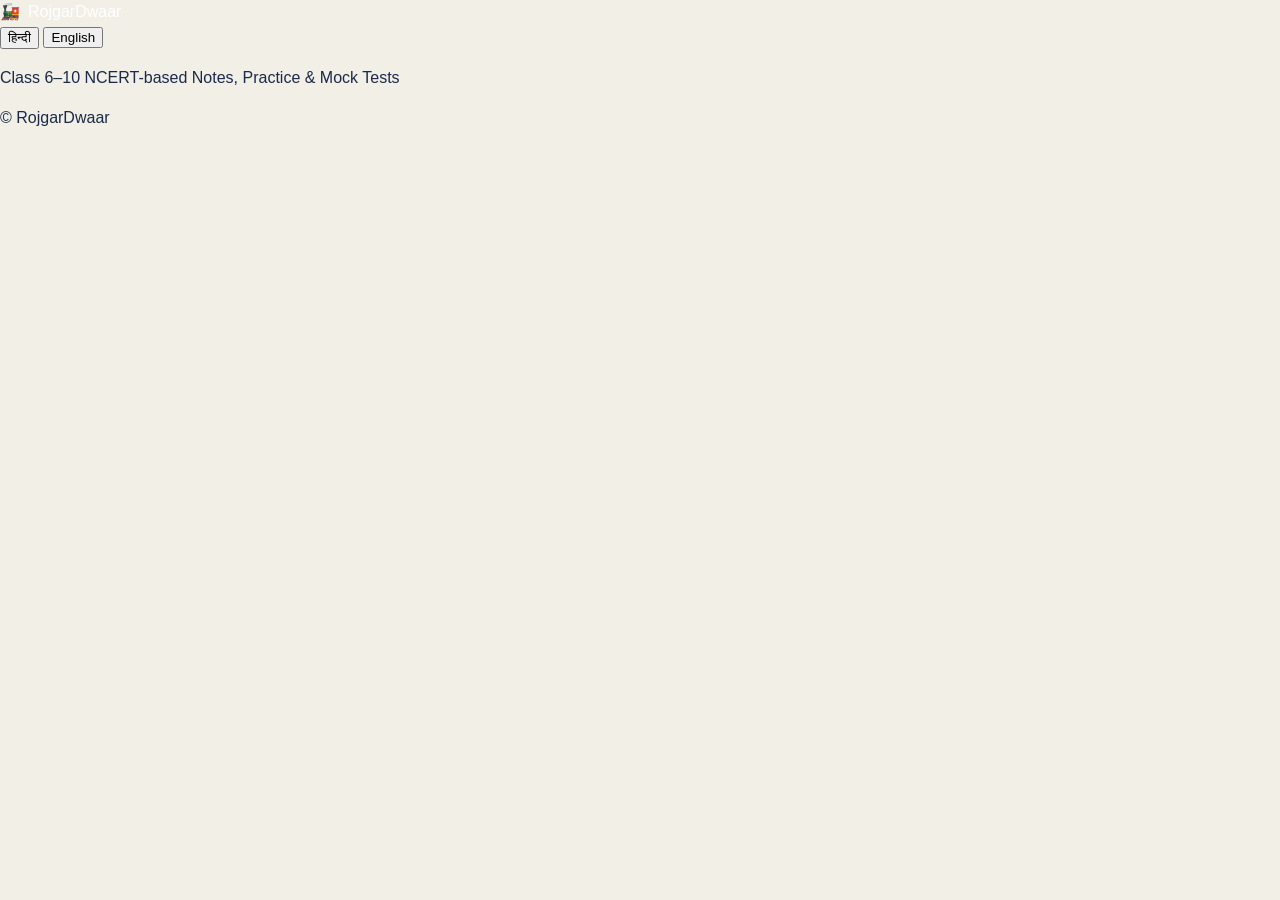
==== commit e823eb2f: "Update index.html" ====
--- a/index.html
+++ b/index.html
@@ -1,43 +1,47 @@
 <!DOCTYPE html>
 <html lang="hi">
 <head>
-<meta charset="UTF-8">
-<meta name="viewport" content="width=device-width, initial-scale=1.0">
-<title>RojgarDwaar — Class 6–10 Science Practice & Mock Tests</title>
-<meta name="description" content="RojgarDwaar — Class 6 se 10 tak Science (Biology, Chemistry, Physics) ke exam-oriented notes, practice aur mock tests.">
-<link rel="preconnect" href="https://fonts.googleapis.com">
-<link href="https://fonts.googleapis.com/css2?family=Roboto+Slab:wght@600;700&family=Inter:wght@400;500;600;700&family=Space+Mono:wght@400;700&display=swap" rel="stylesheet">
-<link rel="stylesheet" href="css/style.css">
+  <meta charset="UTF-8">
+  <meta name="viewport" content="width=device-width, initial-scale=1.0">
+  <meta name="description" content="RojgarDwaar — NCERT-based Chapter Hub with Notes, Practice Questions, and Mock Tests for Classes 6-10.">
+  <meta name="theme-color" content="#1a1a2e">
+  <title>Class 9 Biology Chapter 1 — Cell & Tissue | RojgarDwaar</title>
+  <link rel="icon" href="data:image/svg+xml,<svg xmlns='http://www.w3.org/2000/svg' viewBox='0 0 100 100'><text y='.9em' font-size='90'>🚂</text></svg>">
+  <link rel="stylesheet" href="css/style.css">
+<base target="_blank">
 </head>
 <body>
 
-<header class="rjd-site-header">
-  <div class="rjd-site-header__inner">
-    <a class="rjd-brand" href="home.html">
-      <span class="rjd-brand__mark">RojgarDwaar</span>
-      <span class="rjd-brand__tag">MOCK TEST HQ</span>
-    </a>
-    <div class="rjd-lang-toggle" id="rjd-lang-toggle">
-      <button type="button" data-lang="hi">हिंदी</button>
-      <button type="button" data-lang="en">English</button>
+  <header class="rjd-header">
+    <div class="rjd-header__inner">
+      <a href="home.html" class="rjd-brand">
+        <span class="rjd-brand__icon">🚂</span>
+        <span class="rjd-brand__text" data-i18n="brand">RojgarDwaar</span>
+      </a>
+      <div class="rjd-lang" id="rjd-lang-toggle">
+        <button type="button" data-lang="hi" class="is-active">हिन्दी</button>
+        <button type="button" data-lang="en">English</button>
+      </div>
     </div>
-  </div>
-</header>
+  </header>
 
-<main class="rjd-container">
-  <div id="rjd-home-root">
-    <!-- home.js renders the RailGaadi hero + Class -> Subject -> Chapter journey here -->
-  </div>
-</main>
+  <main class="rjd-main" id="rjd-app-root"></main>
 
-<footer class="rjd-site-footer">
-  RojgarDwaar · Class 6–10 NCERT-based practice &amp; mock tests
-</footer>
+  <footer class="rjd-footer">
+    <p>Class 6–10 NCERT-based Notes, Practice & Mock Tests</p>
+    <p>© RojgarDwaar</p>
+  </footer>
 
-<!-- Reuses existing shared scripts only for language/storage state. -->
-<!-- Does NOT load app.js / dataLoader.js — this page never fetches chapter data. -->
-<script src="js/storageManager.js"></script>
-<script src="js/languageManager.js"></script>
-<script src="js/home.js"></script>
+  <script src="js/languageManager.js"></script>
+  <script src="js/storageManager.js"></script>
+  <script src="js/uiManager.js"></script>
+  <script src="js/dataLoader.js"></script>
+  <script src="js/randomizer.js"></script>
+  <script src="js/testGenerator.js"></script>
+  <script src="js/scoreEngine.js"></script>
+  <script src="js/practiceEngine.js"></script>
+  <script src="js/wrongQuestionManager.js"></script>
+  <script src="js/app.js"></script>
+
 </body>
 </html>
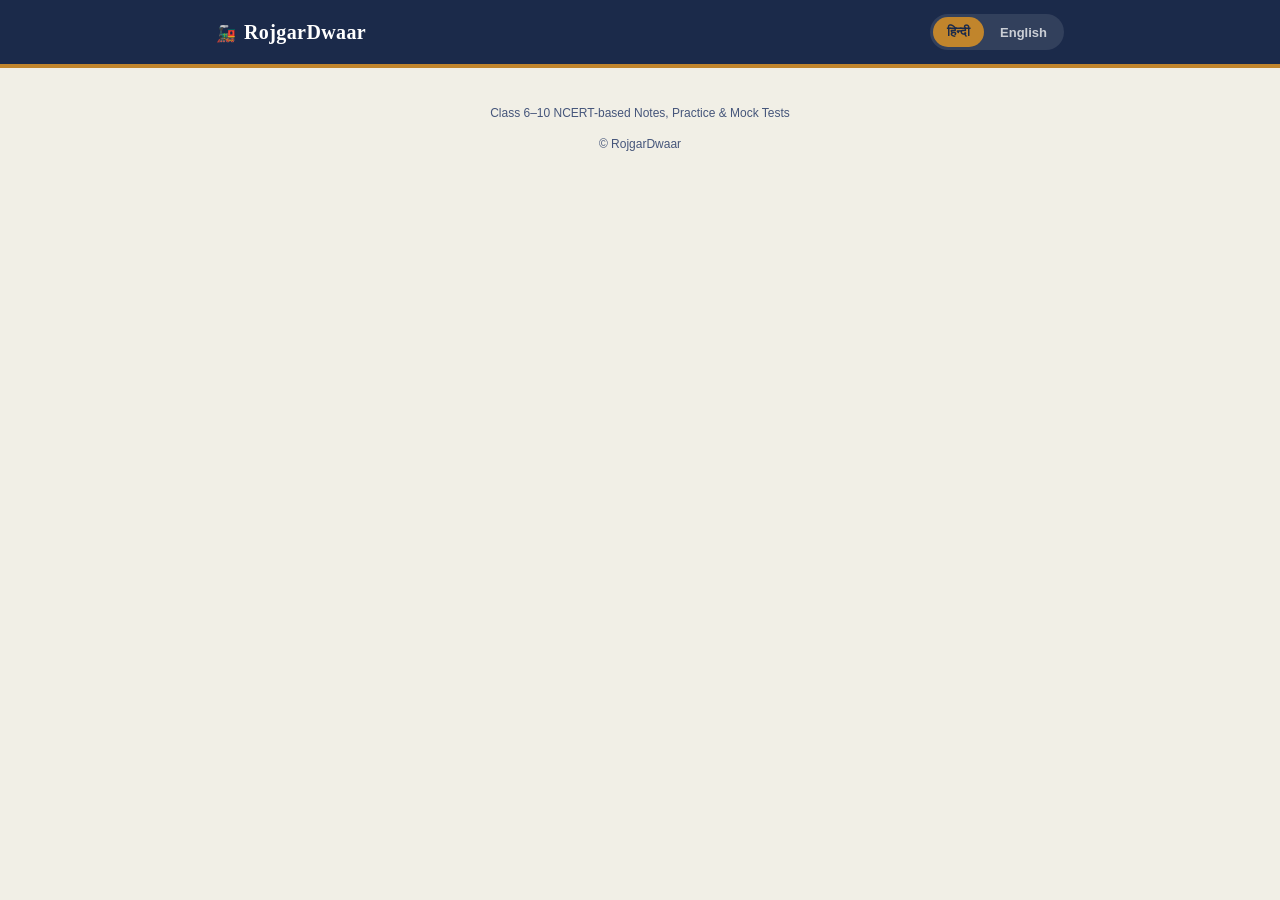
==== commit 2c9092f5: "Update index.html" ====
--- a/index.html
+++ b/index.html
@@ -12,22 +12,22 @@
 </head>
 <body>
 
-  <header class="rjd-header">
-    <div class="rjd-header__inner">
+  <header class="rjd-site-header">
+    <div class="rjd-site-header__inner">
       <a href="home.html" class="rjd-brand">
         <span class="rjd-brand__icon">🚂</span>
-        <span class="rjd-brand__text" data-i18n="brand">RojgarDwaar</span>
+        <span class="rjd-brand__mark" data-i18n="brand">RojgarDwaar</span>
       </a>
-      <div class="rjd-lang" id="rjd-lang-toggle">
+      <div class="rjd-lang-toggle" id="rjd-lang-toggle">
         <button type="button" data-lang="hi" class="is-active">हिन्दी</button>
         <button type="button" data-lang="en">English</button>
       </div>
     </div>
   </header>
 
-  <main class="rjd-main" id="rjd-app-root"></main>
+  <main class="rjd-container" id="rjd-app-root"></main>
 
-  <footer class="rjd-footer">
+  <footer class="rjd-site-footer">
     <p>Class 6–10 NCERT-based Notes, Practice & Mock Tests</p>
     <p>© RojgarDwaar</p>
   </footer>
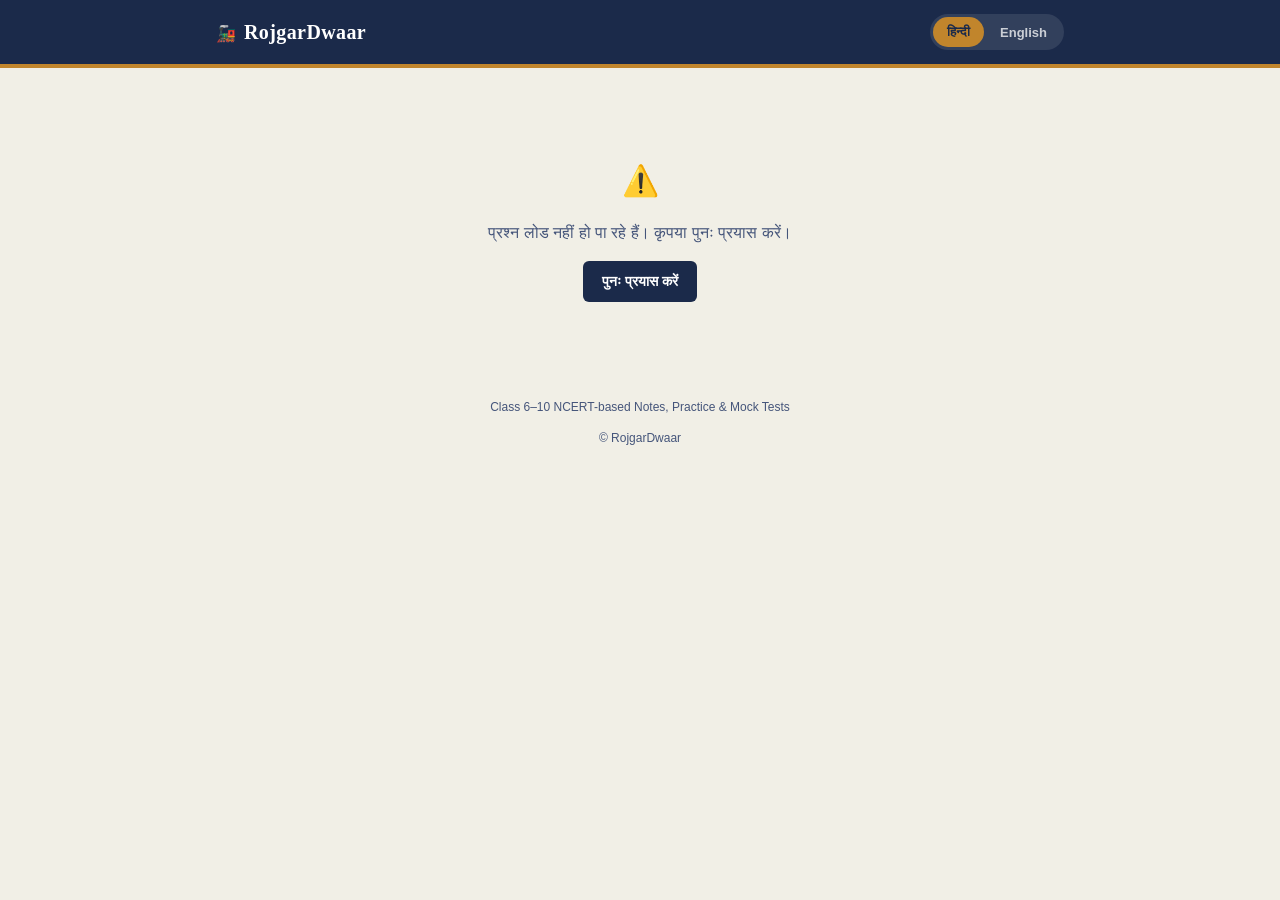
==== commit a3077eb4: "Update index.html" ====
--- a/index.html
+++ b/index.html
@@ -32,8 +32,8 @@
     <p>© RojgarDwaar</p>
   </footer>
 
+  <script src="js/storageManager.js"></script>
   <script src="js/languageManager.js"></script>
-  <script src="js/storageManager.js"></script>
   <script src="js/uiManager.js"></script>
   <script src="js/dataLoader.js"></script>
   <script src="js/randomizer.js"></script>
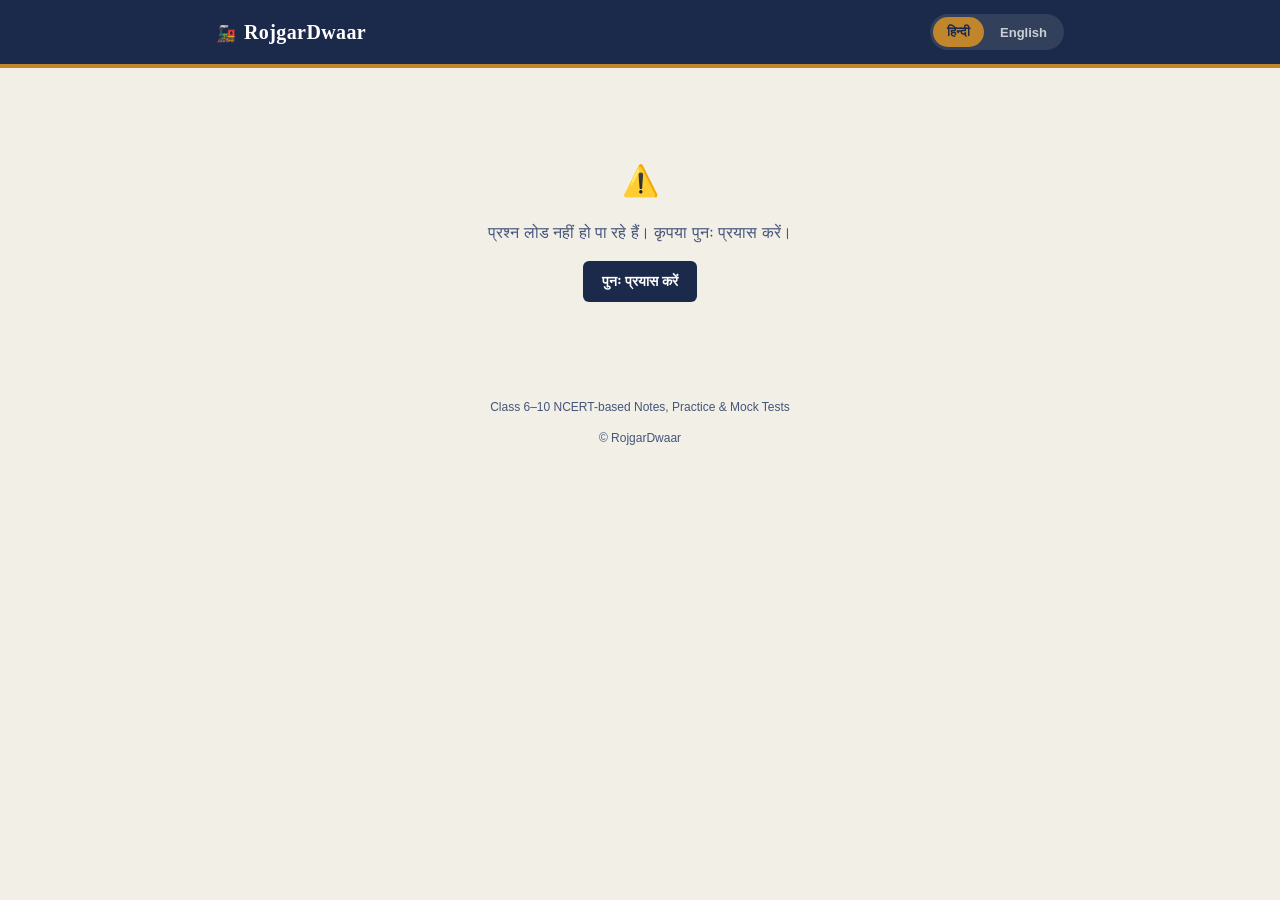
==== commit e009952c: "Update index.html" ====
--- a/index.html
+++ b/index.html
@@ -9,6 +9,15 @@
   <link rel="icon" href="data:image/svg+xml,<svg xmlns='http://www.w3.org/2000/svg' viewBox='0 0 100 100'><text y='.9em' font-size='90'>🚂</text></svg>">
   <link rel="stylesheet" href="css/style.css">
 <base target="_blank">
+  <!-- Google tag (gtag.js) -->
+<script async src="https://www.googletagmanager.com/gtag/js?id=G-NQY9L8I4TQ"></script>
+<script>
+  window.dataLayer = window.dataLayer || [];
+  function gtag(){dataLayer.push(arguments);}
+  gtag('js', new Date());
+
+  gtag('config', 'G-NQY9L8I4TQ');
+</script>
 </head>
 <body>
 
--- a/css/style.css
+++ b/css/style.css
@@ -1885,3 +1885,790 @@
   transform: none;
   border-color: var(--line);
 }
+
+
+/* =========================================================================
+   RojgarDwaar — HOME PAGE LANDING STYLES
+   Mobile-first. Desktop overrides via min-width media queries.
+   Scoped to .rjd-home-* classes only. Does NOT touch existing selectors.
+   ========================================================================= */
+
+/* ---------- Hero Section ----------------------------------------------- */
+.rjd-home-hero {
+  background: linear-gradient(135deg, #0f1a30 0%, #1b2a4a 50%, #162447 100%);
+  color: #fff;
+  padding: 36px 0 44px;
+  position: relative;
+  overflow: hidden;
+}
+
+.rjd-home-hero__inner {
+  max-width: var(--container);
+  margin: 0 auto;
+  padding: 0 16px;
+  display: flex;
+  flex-direction: column;
+  gap: 28px;
+}
+
+.rjd-home-hero__text {
+  order: 1;
+}
+
+.rjd-home-hero__visual {
+  order: 2;
+  position: relative;
+  min-height: 220px;
+}
+
+/* Desktop: side-by-side */
+@media (min-width: 900px) {
+  .rjd-home-hero__inner {
+    display: grid;
+    grid-template-columns: 1.1fr 1fr;
+    gap: 40px;
+    align-items: center;
+  }
+  .rjd-home-hero__text {
+    order: 1;
+  }
+  .rjd-home-hero__visual {
+    order: 2;
+    min-height: 300px;
+  }
+}
+
+.rjd-home-hero__pill {
+  display: inline-block;
+  font-family: var(--font-mono);
+  font-size: 11px;
+  font-weight: 700;
+  letter-spacing: 0.08em;
+  text-transform: uppercase;
+  color: var(--gold);
+  background: rgba(193, 133, 44, 0.15);
+  border: 1px solid rgba(193, 133, 44, 0.35);
+  border-radius: 999px;
+  padding: 5px 14px;
+  margin-bottom: 14px;
+}
+
+.rjd-home-hero__title {
+  font-family: var(--font-display);
+  font-size: clamp(24px, 5vw, 38px);
+  font-weight: 700;
+  line-height: 1.2;
+  margin: 0 0 12px;
+  color: #fff;
+}
+
+.rjd-home-hero__subtitle {
+  font-size: 15px;
+  line-height: 1.65;
+  color: rgba(255, 255, 255, 0.78);
+  margin: 0 0 22px;
+  max-width: 520px;
+}
+
+.rjd-home-hero__actions {
+  display: flex;
+  flex-direction: column;
+  gap: 10px;
+  margin-bottom: 20px;
+}
+
+@media (min-width: 480px) {
+  .rjd-home-hero__actions {
+    flex-direction: row;
+    flex-wrap: wrap;
+  }
+}
+
+.rjd-home-hero__btn {
+  display: inline-flex;
+  align-items: center;
+  gap: 10px;
+  border: none;
+  border-radius: var(--radius-md);
+  padding: 14px 20px;
+  font-family: var(--font-body);
+  font-size: 14px;
+  font-weight: 600;
+  cursor: pointer;
+  text-decoration: none;
+  transition: transform 0.1s ease, box-shadow 0.15s ease;
+  text-align: left;
+  min-height: 56px;
+  min-width: 44px;
+}
+
+.rjd-home-hero__btn:active {
+  transform: scale(0.98);
+}
+
+.rjd-home-hero__btn span:first-child {
+  font-size: 22px;
+  flex: none;
+}
+
+.rjd-home-hero__btn span:last-child {
+  display: flex;
+  flex-direction: column;
+  line-height: 1.3;
+}
+
+.rjd-home-hero__btn b {
+  font-size: 15px;
+  font-weight: 700;
+}
+
+.rjd-home-hero__btn small {
+  font-size: 12px;
+  font-weight: 500;
+  opacity: 0.9;
+}
+
+.rjd-home-hero__btn--mock {
+  background: linear-gradient(135deg, #f4c430, #d4a017);
+  color: #1a1500;
+  box-shadow: 0 4px 14px rgba(244, 196, 48, 0.35);
+}
+
+.rjd-home-hero__btn--mock:hover {
+  box-shadow: 0 6px 20px rgba(244, 196, 48, 0.45);
+}
+
+.rjd-home-hero__btn--practice {
+  background: rgba(255, 255, 255, 0.1);
+  color: #fff;
+  border: 1.5px solid rgba(255, 255, 255, 0.25);
+}
+
+.rjd-home-hero__btn--practice:hover {
+  background: rgba(255, 255, 255, 0.18);
+  border-color: rgba(255, 255, 255, 0.4);
+}
+
+.rjd-home-hero__features {
+  display: flex;
+  flex-direction: column;
+  gap: 10px;
+  font-size: 13px;
+  color: rgba(255, 255, 255, 0.65);
+}
+
+@media (min-width: 480px) {
+  .rjd-home-hero__features {
+    flex-direction: row;
+    flex-wrap: wrap;
+    gap: 16px 24px;
+  }
+}
+
+.rjd-home-hero__features span {
+  display: flex;
+  align-items: center;
+  gap: 6px;
+}
+
+/* Hero Visual — Pure CSS scene */
+.rjd-home-hero__scene {
+  position: relative;
+  width: 100%;
+  height: 100%;
+  min-height: 220px;
+}
+
+.rjd-home-books {
+  position: absolute;
+  right: 5%;
+  bottom: 15%;
+  display: flex;
+  flex-direction: column;
+  gap: 0;
+  transform: rotate(-6deg);
+  z-index: 2;
+}
+
+@media (min-width: 900px) {
+  .rjd-home-books {
+    right: 10%;
+    bottom: 20%;
+  }
+}
+
+.rjd-home-book {
+  width: 130px;
+  height: 32px;
+  border-radius: 4px 10px 10px 4px;
+  display: flex;
+  align-items: center;
+  gap: 8px;
+  padding: 0 12px;
+  font-family: var(--font-display);
+  font-size: 11px;
+  font-weight: 700;
+  letter-spacing: 0.04em;
+  color: #fff;
+  box-shadow: 2px 3px 8px rgba(0, 0, 0, 0.25);
+}
+
+.rjd-home-book span {
+  font-size: 14px;
+}
+
+.rjd-home-book--bio {
+  background: linear-gradient(90deg, #2f6b4f, #3d8b65);
+  z-index: 3;
+}
+
+.rjd-home-book--phy {
+  background: linear-gradient(90deg, #1e5aa8, #2a75d1);
+  z-index: 2;
+  margin-left: -8px;
+}
+
+.rjd-home-book--chem {
+  background: linear-gradient(90deg, #6b2fa8, #8b4fd1);
+  z-index: 1;
+  margin-left: -16px;
+}
+
+.rjd-home-hero__microscope {
+  position: absolute;
+  right: 30%;
+  bottom: 20%;
+  font-size: 56px;
+  filter: drop-shadow(2px 4px 6px rgba(0, 0, 0, 0.3));
+  z-index: 3;
+  transform: rotate(-12deg);
+}
+
+@media (min-width: 900px) {
+  .rjd-home-hero__microscope {
+    right: 35%;
+    bottom: 25%;
+    font-size: 64px;
+  }
+}
+
+.rjd-home-floaters {
+  position: absolute;
+  inset: 0;
+  pointer-events: none;
+}
+
+.rjd-home-floater {
+  position: absolute;
+  left: var(--f-x);
+  top: var(--f-y);
+  font-size: 24px;
+  opacity: 0.5;
+  animation: rjd-home-float var(--f-d, 4s) ease-in-out infinite alternate;
+}
+
+@media (min-width: 900px) {
+  .rjd-home-floater {
+    font-size: 28px;
+    opacity: 0.55;
+  }
+}
+
+@keyframes rjd-home-float {
+  0% { transform: translateY(0) scale(1); }
+  100% { transform: translateY(-14px) scale(1.08); }
+}
+
+/* ---------- Section wrapper -------------------------------------------- */
+.rjd-home-section {
+  max-width: var(--container);
+  margin: 0 auto;
+  padding: 32px 16px;
+}
+
+@media (min-width: 640px) {
+  .rjd-home-section {
+    padding: 40px 16px;
+  }
+}
+
+.rjd-home-section__title {
+  font-family: var(--font-display);
+  font-size: 20px;
+  font-weight: 700;
+  text-align: center;
+  margin: 0 0 24px;
+  color: var(--ink);
+}
+
+/* ---------- Three Action Cards ----------------------------------------- */
+.rjd-home-cards {
+  display: grid;
+  grid-template-columns: 1fr;
+  gap: 14px;
+}
+
+@media (min-width: 640px) {
+  .rjd-home-cards {
+    grid-template-columns: repeat(3, 1fr);
+    gap: 18px;
+  }
+}
+
+.rjd-home-card {
+  display: flex;
+  flex-direction: column;
+  background: var(--card);
+  border: 1px solid var(--line);
+  border-radius: var(--radius-lg);
+  box-shadow: var(--shadow);
+  overflow: hidden;
+  cursor: pointer;
+  text-align: center;
+  transition: transform 0.15s ease, box-shadow 0.15s ease;
+  padding: 0;
+  border: none;
+  font-family: inherit;
+  color: inherit;
+  min-height: 44px;
+}
+
+.rjd-home-card:hover {
+  transform: translateY(-3px);
+  box-shadow: 0 8px 24px rgba(27, 42, 74, 0.12);
+}
+
+.rjd-home-card:active {
+  transform: translateY(-1px);
+}
+
+.rjd-home-card__top {
+  height: 5px;
+  width: 100%;
+}
+
+.rjd-home-card--mock .rjd-home-card__top {
+  background: linear-gradient(90deg, #2563eb, #3b82f6);
+}
+
+.rjd-home-card--practice .rjd-home-card__top {
+  background: linear-gradient(90deg, #16a34a, #22c55e);
+}
+
+.rjd-home-card--notes .rjd-home-card__top {
+  background: linear-gradient(90deg, #9333ea, #a855f7);
+}
+
+.rjd-home-card__body {
+  padding: 22px 16px 20px;
+  display: flex;
+  flex-direction: column;
+  align-items: center;
+  gap: 8px;
+}
+
+.rjd-home-card__icon {
+  width: 52px;
+  height: 52px;
+  border-radius: 50%;
+  display: flex;
+  align-items: center;
+  justify-content: center;
+  font-size: 24px;
+  margin-bottom: 4px;
+}
+
+.rjd-home-card--mock .rjd-home-card__icon {
+  background: #eff6ff;
+}
+
+.rjd-home-card--practice .rjd-home-card__icon {
+  background: #f0fdf4;
+}
+
+.rjd-home-card--notes .rjd-home-card__icon {
+  background: #faf5ff;
+}
+
+.rjd-home-card h3 {
+  font-family: var(--font-display);
+  font-size: 16px;
+  font-weight: 700;
+  margin: 0;
+  color: var(--ink);
+}
+
+.rjd-home-card p {
+  font-size: 13px;
+  line-height: 1.6;
+  color: var(--ink-soft);
+  margin: 0;
+}
+
+.rjd-home-card__link {
+  display: inline-block;
+  margin-top: 8px;
+  font-size: 13px;
+  font-weight: 700;
+  padding: 9px 18px;
+  border-radius: var(--radius-sm);
+  transition: background 0.12s ease;
+}
+
+.rjd-home-card--mock .rjd-home-card__link {
+  background: #2563eb;
+  color: #fff;
+}
+
+.rjd-home-card--practice .rjd-home-card__link {
+  background: #16a34a;
+  color: #fff;
+}
+
+.rjd-home-card--notes .rjd-home-card__link {
+  background: #9333ea;
+  color: #fff;
+}
+
+/* ---------- RailGaadi Section ------------------------------------------ */
+.rjd-home-rail {
+  background: linear-gradient(180deg, var(--paper-deep), var(--paper));
+  padding: 36px 16px;
+}
+
+@media (min-width: 640px) {
+  .rjd-home-rail {
+    padding: 48px 16px;
+  }
+}
+
+.rjd-home-rail__card {
+  max-width: var(--container);
+  margin: 0 auto;
+  background: var(--card);
+  border: 1px solid var(--line);
+  border-radius: var(--radius-lg);
+  box-shadow: var(--shadow);
+  display: flex;
+  flex-direction: column;
+  overflow: hidden;
+}
+
+@media (min-width: 640px) {
+  .rjd-home-rail__card {
+    display: grid;
+    grid-template-columns: 220px 1fr;
+  }
+}
+
+.rjd-home-rail__visual {
+  background: linear-gradient(135deg, #e8f5e9, #c8e6c9);
+  display: flex;
+  align-items: center;
+  justify-content: center;
+  position: relative;
+  min-height: 150px;
+  overflow: hidden;
+}
+
+@media (min-width: 640px) {
+  .rjd-home-rail__visual {
+    min-height: auto;
+  }
+}
+
+.rjd-home-rail__train {
+  font-size: 72px;
+  z-index: 2;
+  filter: drop-shadow(2px 4px 4px rgba(0, 0, 0, 0.15));
+}
+
+.rjd-home-rail__track {
+  position: absolute;
+  bottom: 20px;
+  left: 10%;
+  right: 10%;
+  display: flex;
+  gap: 8px;
+  justify-content: center;
+}
+
+.rjd-home-rail__track span {
+  display: block;
+  width: 28px;
+  height: 4px;
+  background: #8d6e63;
+  border-radius: 2px;
+  opacity: 0.5;
+}
+
+.rjd-home-rail__text {
+  padding: 24px 20px;
+  text-align: center;
+}
+
+@media (min-width: 640px) {
+  .rjd-home-rail__text {
+    text-align: left;
+    padding: 32px 28px;
+  }
+}
+
+.rjd-home-rail__text h2 {
+  font-family: var(--font-display);
+  font-size: 20px;
+  font-weight: 700;
+  margin: 0 0 8px;
+  color: var(--ink);
+}
+
+.rjd-home-rail__lead {
+  font-size: 15px;
+  font-weight: 600;
+  color: var(--ink);
+  margin: 0 0 6px;
+}
+
+.rjd-home-rail__sub {
+  font-size: 13.5px;
+  line-height: 1.6;
+  color: var(--ink-soft);
+  margin: 0 0 16px;
+}
+
+.rjd-home-rail__btn {
+  display: inline-flex;
+  align-items: center;
+  gap: 8px;
+  background: var(--stamp-red);
+  color: #fff;
+  border: none;
+  border-radius: var(--radius-sm);
+  padding: 12px 22px;
+  font-family: var(--font-body);
+  font-size: 14px;
+  font-weight: 700;
+  cursor: pointer;
+  transition: transform 0.1s ease, background 0.15s ease;
+  min-height: 44px;
+}
+
+.rjd-home-rail__btn:hover {
+  background: #9c2f24;
+}
+
+.rjd-home-rail__btn:active {
+  transform: scale(0.98);
+}
+
+/* ---------- Exam Target Section ---------------------------------------- */
+.rjd-home-exams {
+  display: grid;
+  grid-template-columns: 1fr;
+  gap: 14px;
+}
+
+@media (min-width: 640px) {
+  .rjd-home-exams {
+    grid-template-columns: repeat(3, 1fr);
+  }
+}
+
+.rjd-home-exam {
+  background: var(--card);
+  border: 1px solid var(--line);
+  border-radius: var(--radius-md);
+  padding: 20px 18px;
+  text-align: center;
+  box-shadow: var(--shadow);
+  transition: transform 0.15s ease;
+}
+
+.rjd-home-exam:hover {
+  transform: translateY(-2px);
+}
+
+.rjd-home-exam__badge {
+  width: 52px;
+  height: 52px;
+  border-radius: 50%;
+  background: var(--paper);
+  border: 2px solid var(--line);
+  display: flex;
+  align-items: center;
+  justify-content: center;
+  font-size: 24px;
+  margin: 0 auto 12px;
+}
+
+.rjd-home-exam h4 {
+  font-family: var(--font-display);
+  font-size: 15px;
+  font-weight: 700;
+  margin: 0 0 6px;
+  color: var(--ink);
+}
+
+.rjd-home-exam p {
+  font-size: 12.5px;
+  line-height: 1.55;
+  color: var(--ink-soft);
+  margin: 0;
+}
+
+/* ---------- Stats Section ---------------------------------------------- */
+.rjd-home-stats-wrap {
+  background: linear-gradient(180deg, var(--paper), var(--paper-deep));
+  padding: 32px 16px;
+}
+
+.rjd-home-stats {
+  max-width: var(--container);
+  margin: 0 auto;
+  display: grid;
+  grid-template-columns: repeat(2, 1fr);
+  gap: 14px;
+}
+
+@media (min-width: 640px) {
+  .rjd-home-stats {
+    grid-template-columns: repeat(4, 1fr);
+    gap: 20px;
+  }
+}
+
+.rjd-home-stat {
+  background: var(--card);
+  border: 1px solid var(--line);
+  border-radius: var(--radius-md);
+  padding: 18px 12px;
+  text-align: center;
+  box-shadow: var(--shadow);
+}
+
+.rjd-home-stat__icon {
+  font-size: 26px;
+  margin-bottom: 8px;
+}
+
+.rjd-home-stat__num {
+  font-family: var(--font-display);
+  font-size: 24px;
+  font-weight: 700;
+  color: var(--ink);
+  line-height: 1;
+  margin-bottom: 6px;
+}
+
+.rjd-home-stat__label {
+  font-size: 12px;
+  color: var(--ink-soft);
+  line-height: 1.4;
+}
+
+.rjd-home-subjects {
+  max-width: var(--container);
+  margin: 18px auto 0;
+  display: flex;
+  justify-content: center;
+  gap: 10px;
+  flex-wrap: wrap;
+}
+
+.rjd-home-subject {
+  font-family: var(--font-mono);
+  font-size: 12px;
+  font-weight: 700;
+  letter-spacing: 0.04em;
+  padding: 6px 14px;
+  border-radius: 999px;
+  border: 1.5px solid;
+}
+
+.rjd-home-subject--bio {
+  background: #f0fdf4;
+  color: #16a34a;
+  border-color: #bbf7d0;
+}
+
+.rjd-home-subject--phy {
+  background: #eff6ff;
+  color: #2563eb;
+  border-color: #bfdbfe;
+}
+
+.rjd-home-subject--chem {
+  background: #faf5ff;
+  color: #9333ea;
+  border-color: #e9d5ff;
+}
+
+/* ---------- Final CTA -------------------------------------------------- */
+.rjd-home-final {
+  background: linear-gradient(135deg, #0f1a30 0%, #1b2a4a 100%);
+  color: #fff;
+  padding: 40px 16px;
+  text-align: center;
+}
+
+@media (min-width: 640px) {
+  .rjd-home-final {
+    padding: 48px 16px;
+  }
+}
+
+.rjd-home-final__inner {
+  max-width: var(--container);
+  margin: 0 auto;
+}
+
+.rjd-home-final__rocket {
+  font-size: 40px;
+  margin-bottom: 10px;
+}
+
+.rjd-home-final h2 {
+  font-family: var(--font-display);
+  font-size: clamp(20px, 4vw, 28px);
+  font-weight: 700;
+  margin: 0 0 8px;
+}
+
+.rjd-home-final p {
+  font-size: 14px;
+  color: rgba(255, 255, 255, 0.75);
+  margin: 0 0 22px;
+}
+
+.rjd-home-final__btn {
+  display: inline-flex;
+  align-items: center;
+  gap: 8px;
+  background: linear-gradient(135deg, #f4c430, #d4a017);
+  color: #1a1500;
+  border: none;
+  border-radius: var(--radius-md);
+  padding: 14px 28px;
+  font-family: var(--font-body);
+  font-size: 15px;
+  font-weight: 700;
+  cursor: pointer;
+  box-shadow: 0 4px 14px rgba(244, 196, 48, 0.35);
+  transition: transform 0.1s ease, box-shadow 0.15s ease;
+  min-height: 48px;
+}
+
+.rjd-home-final__btn:hover {
+  box-shadow: 0 6px 20px rgba(244, 196, 48, 0.5);
+}
+
+.rjd-home-final__btn:active {
+  transform: scale(0.98);
+}
+
+/* ---------- Reduced motion --------------------------------------------- */
+@media (prefers-reduced-motion: reduce) {
+  .rjd-home-floater {
+    animation: none !important;
+  }
+}
